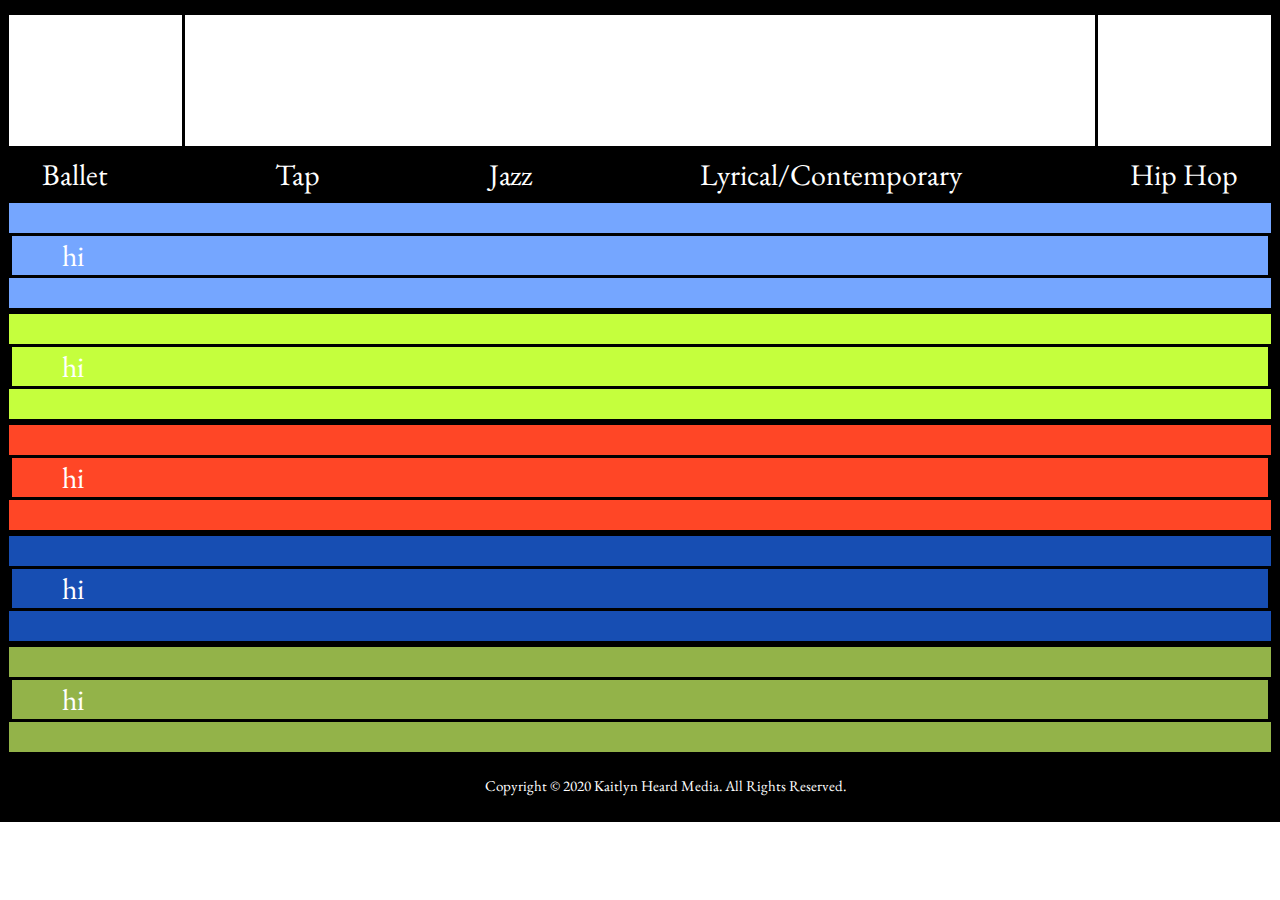
==== index.html @ 1ca24492 "update" ====
<!DOCTYPE html>
<html>
  <head>
    <meta charset="utf-8">
    <link rel="stylesheet" href="style.css" media="screen" title="no title" charset="utf-8">
    <title>The History of Dance</title>
  </head>
  <body>
    <div class = "maincontainer">
    </div>
    <div class = "header">
      <a href = "index.html" class = "headerstyle">The History of Dance</a>
    </div>
    <div class = "navbar">
      <a href = "ballet.html" class = "linkballet">Ballet</a>
      <a href = "tap.html" class = "linktap">Tap</a>
      <a href = "jazz.html" class = "linkjazz">Jazz</a>
      <a href = "lyrical.html" class = "linklyrical">Lyrical/Contemporary</a>
      <a href = "hiphop.html" class = "linkhiphop">Hip Hop</a>
    </div>
    
    <div class = "ballet">
      <p>hi</p>
    </div>
    <div class = "tap">
      <p>hi</p>
    </div>
    <div class = "jazz">
      <p>hi</p>
    </div>
    <div class = "lyrical">
      <p>hi</p>
    </div>
    <div class = "hiphop">
      <p>hi</p>
    </div>
    <div class = "footer">
      <p class = "copyright"> Copyright &copy 2020 Kaitlyn Heard Media. All Rights Reserved.</p>
    </div>
  </body>
</html>
---- style.css ----
@import url('https://fonts.googleapis.com/css?family=EB+Garamond:400,400i,500,500i,600,600i,700,700i,800,800i&display=swap');
body,html{
  box-sizing: border-box;
  font-family: 'EB Garamond', serif;
  margin: 0px;
}

*{
  border-style: solid;
  border-color: black;
  border-width: medium;
}

.maincontainer{
  display:flex;
  justify-content:center;
  flex-direction: column;
  background-color:
}
.maincontainer1{
  background-color: #75A6FF;
}

.maincontainer2{
  background-color: #C5FF3D;
}

.maincontainer3{
  background-color: #FF4626;
}

.maincontainer4{
  background-color: #174EB3;
}

.maincontainer5{
  background-color: #93B349;
}

.header {
  font-size: 100px;
  font-weight: 700;
  background-position:center;
}

.header2{
  font-weight:700;
}
.header, .header2{
  text-align:center;
  background-image:url('https://bbo.dance/images/about/facilities/bbodance_scan1.jpg');
  background-position: center;
  filter:grayscale(1);
}

.headerstyle2{
  text-decoration:none;
  color:White;
  font-size: 70px;
}

.headerstyle{
  text-decoration:none;
  font-size:100px;
  color:white;
}

.navbar {
  display:flex;
  justify-content:space-between;
  background-color:black;
  padding-left: 30px;
  padding-right: 30px;
}

.linkballet, .linkjazz, .linktap, .linkhiphop, .linklyrical{
  font-size:30px;
  color:white;
  text-decoration:none;
}

.linkballet:hover{
  color:#75A6FF;
}

.linkjazz:hover{
  color:#FF4626;
}

.linktap:hover{
  color:#C5FF3D;
}

.linklyrical:hover{
  color:#174EB3;
}

.linkhiphop:hover{
  color:#93B349;
}

p{
  font-size:30px;
  text-indent:50px;
}

#p1{
  font-size:30px;
  text-indent:50px;
  color:white;
}

h1{
  text-align:center;
}

h1,p{
  color:white;
}

.beginning, .middle, .end{
  margin-left: 100px;
  margin-right:100px
  /* flex-wrap:wrap; */
}

.oldballet, .ballerinafairy, .swanlake{
  display: block;
  margin-left: auto;
  margin-right: auto;
  width: 50%;
}

.oldballet, .ballerinafairy{
  height:auto;
  width:auto;
  max-width:300px;
  max-height:400px;
  filter:grayscale(1);
}

.ballet{
  background-color:#75A6FF;
}

.tap{
  background-color: #C5FF3D;
}

.jazz{
  background-color: #FF4626;
}

.lyrical{
  background-color: #174EB3;
}

.hiphop{
  background-color: #93B349;
}
.footer{
  background-color:black;
}

.copyright{
  font-size:15px;
  color:white;
  text-align:center;
}
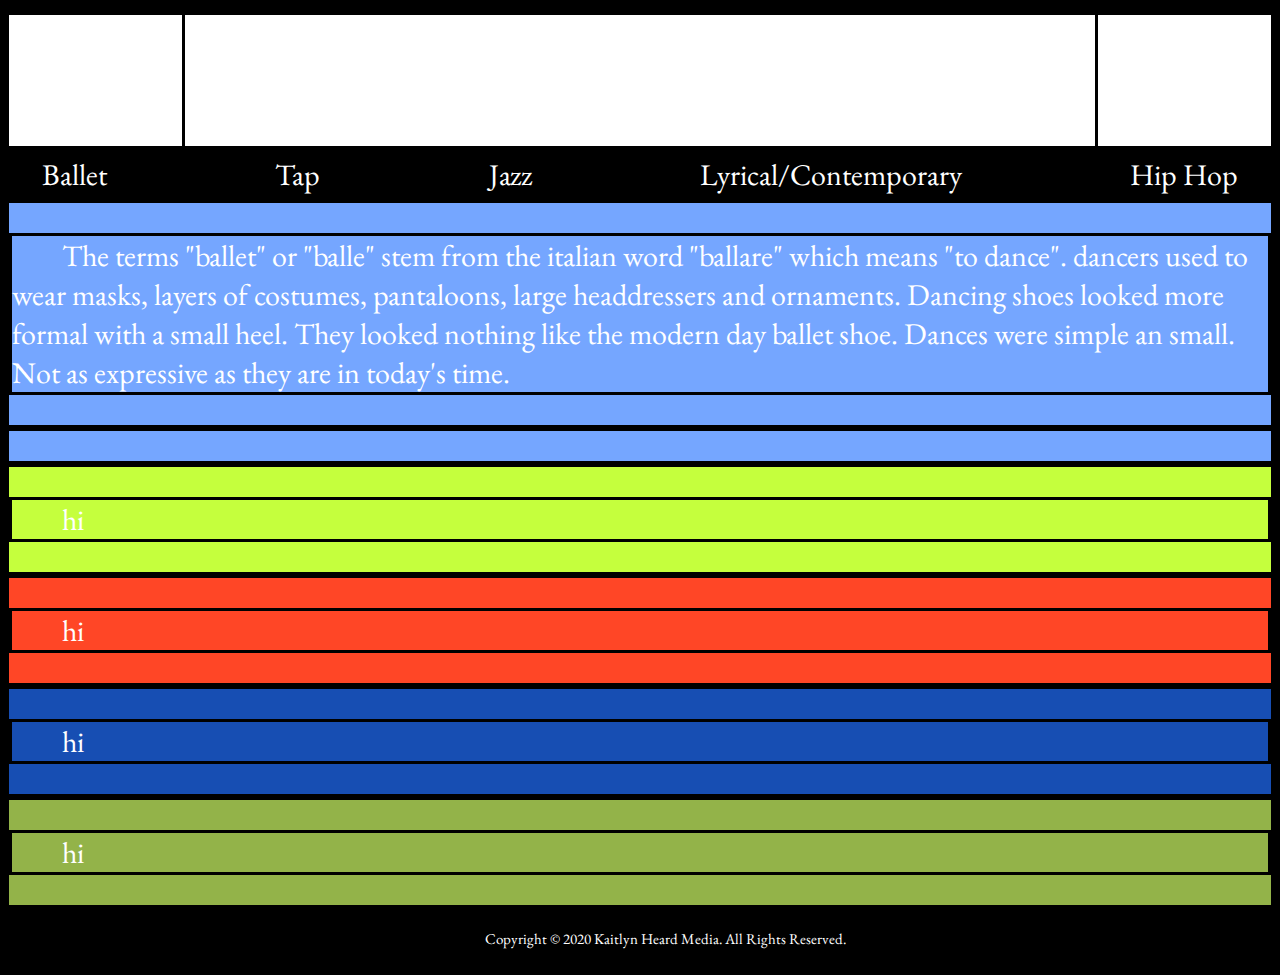
==== commit d6470994: "update" ====
--- a/index.html
+++ b/index.html
@@ -18,9 +18,10 @@
       <a href = "lyrical.html" class = "linklyrical">Lyrical/Contemporary</a>
       <a href = "hiphop.html" class = "linkhiphop">Hip Hop</a>
     </div>
-    
+
     <div class = "ballet">
-      <p>hi</p>
+      <p>The terms "ballet" or "balle" stem from the italian word "ballare" which means "to dance".
+        dancers used to wear masks, layers of costumes, pantaloons, large headdressers and ornaments. Dancing shoes looked more formal with a small heel. They looked nothing like the modern day ballet shoe. Dances were simple an small. Not as expressive as they are in today's time.</p></p>
     </div>
     <div class = "tap">
       <p>hi</p>
--- a/style.css
+++ b/style.css
@@ -99,19 +99,21 @@
   color:#93B349;
 }
 
-p{
+p, .ptap{
   font-size:30px;
   text-indent:50px;
 }
 
-#p1{
-  font-size:30px;
-  text-indent:50px;
-  color:white;
+.ptap{
+  color:black;
 }
 
 h1{
   text-align:center;
+}
+
+.h1tap{
+  color:black;
 }
 
 h1,p{
@@ -124,14 +126,14 @@
   /* flex-wrap:wrap; */
 }
 
-.oldballet, .ballerinafairy, .swanlake{
+.oldballet, .swanlake{
   display: block;
   margin-left: auto;
   margin-right: auto;
   width: 50%;
 }
 
-.oldballet, .ballerinafairy{
+.oldballet{
   height:auto;
   width:auto;
   max-width:300px;
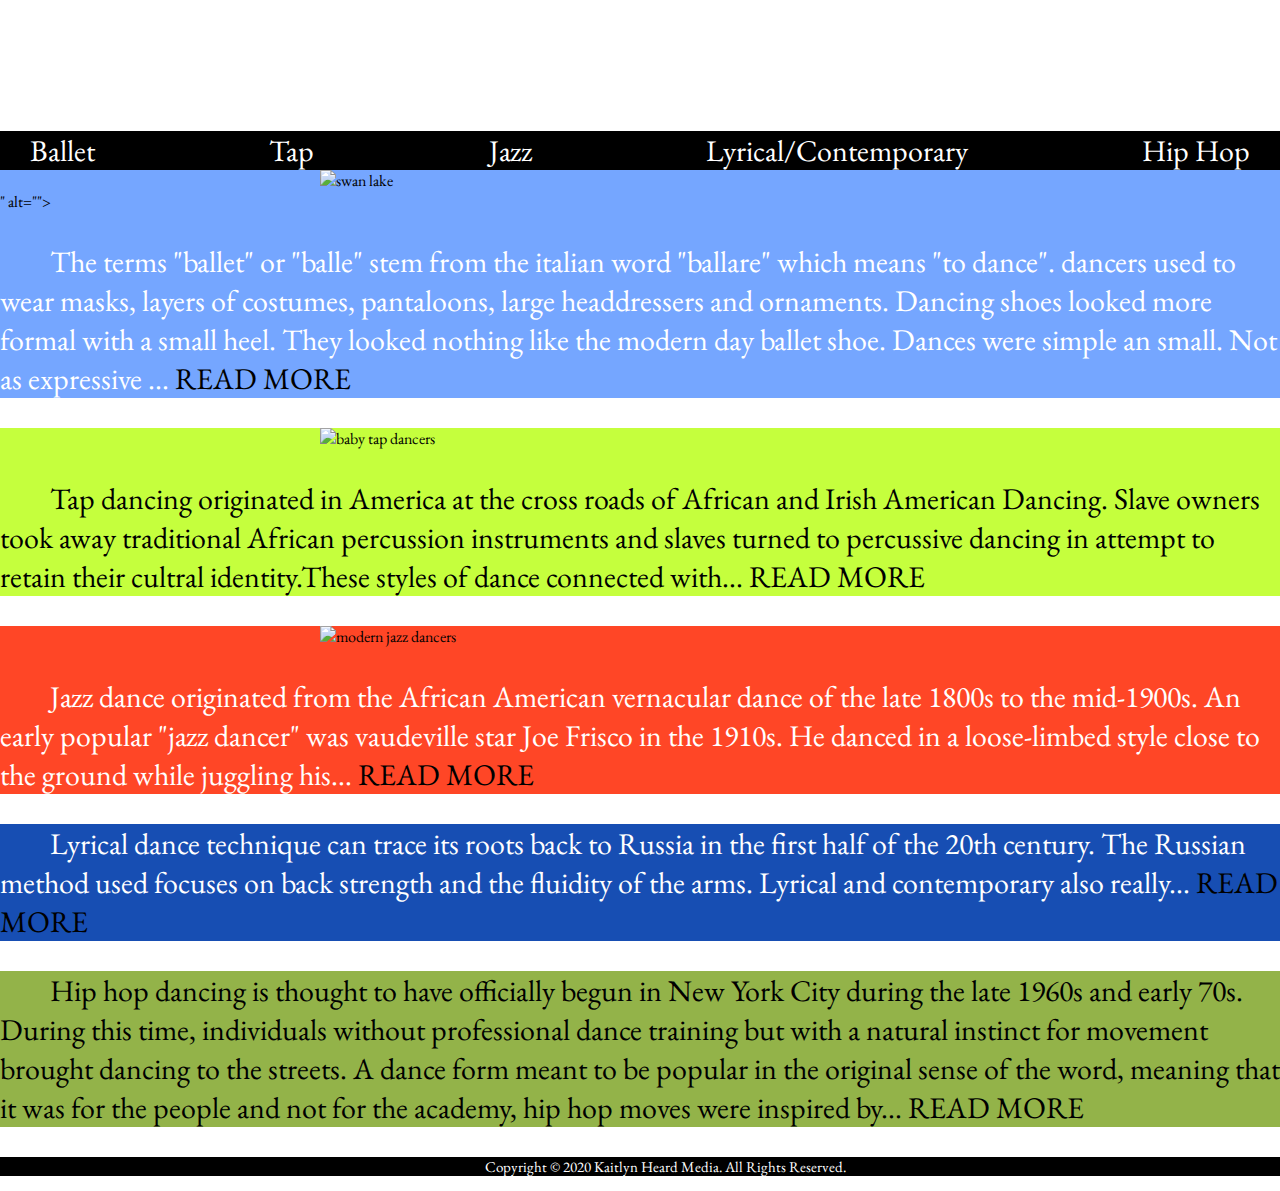
==== commit 31c67164: "update" ====
--- a/index.html
+++ b/index.html
@@ -20,20 +20,23 @@
     </div>
 
     <div class = "ballet">
+    <img class = "swanlake" class= "padding" src="https://www.midweeknews.com/_internal/cimg!0/56837emf911zoqspu4lnmav5d8ismer" alt="swan lake" />" alt="">
       <p>The terms "ballet" or "balle" stem from the italian word "ballare" which means "to dance".
-        dancers used to wear masks, layers of costumes, pantaloons, large headdressers and ornaments. Dancing shoes looked more formal with a small heel. They looked nothing like the modern day ballet shoe. Dances were simple an small. Not as expressive as they are in today's time.</p></p>
+        dancers used to wear masks, layers of costumes, pantaloons, large headdressers and ornaments. Dancing shoes looked more formal with a small heel. They looked nothing like the modern day ballet shoe. Dances were simple an small. Not as expressive ...<a class = "click" href = "ballet.html"> READ MORE </a></p>
     </div>
     <div class = "tap">
-      <p>hi</p>
+      <img class = "swanlake" class = padding src="https://www.utahdanceartists.com/img/slides/tap/tap-1-550.jpg" alt="baby tap dancers" />
+      <p class = "ptap">Tap dancing originated in America at the cross roads of African and Irish American Dancing. Slave owners took away traditional African percussion instruments and slaves turned to percussive dancing in attempt to retain their cultral identity.These styles of dance connected with... <a class = "click" href = "tap.html">READ MORE</a></p>
     </div>
     <div class = "jazz">
-      <p>hi</p>
+      <img class = "swanlake" src="https://steemitimages.com/DQmfVJAuAYHYa8JSaSVVRXmQAPqqZUTQD873iriNNHdbd1g/TDAPC2105-0148.jpg" alt="modern jazz dancers" />
+      <p>Jazz dance originated from the African American vernacular dance of the late 1800s to the mid-1900s. An early popular "jazz dancer" was vaudeville star Joe Frisco in the 1910s. He danced in a loose-limbed style close to the ground while juggling his... <a class = "click" href = "jazz.html">READ MORE<a></p>
     </div>
     <div class = "lyrical">
-      <p>hi</p>
+      <p>Lyrical dance technique can trace its roots back to Russia in the first half of the 20th century. The Russian method used focuses on back strength and the fluidity of the arms. Lyrical and contemporary also really...<a class = "click" href = "lyrical.html"> READ MORE</a></p>
     </div>
     <div class = "hiphop">
-      <p>hi</p>
+      <p class = "ptap"> Hip hop dancing is thought to have officially begun in New York City during the late 1960s and early 70s. During this time, individuals without professional dance training but with a natural instinct for movement brought dancing to the streets. A dance form meant to be popular in the original sense of the word, meaning that it was for the people and not for the academy, hip hop moves were inspired by...<a class = "click" href = "hiphop.html"> READ MORE</a></p>
     </div>
     <div class = "footer">
       <p class = "copyright"> Copyright &copy 2020 Kaitlyn Heard Media. All Rights Reserved.</p>
--- a/style.css
+++ b/style.css
@@ -5,17 +5,15 @@
   margin: 0px;
 }
 
-*{
+/* *{
   border-style: solid;
   border-color: black;
   border-width: medium;
-}
+} */
 
 .maincontainer{
-  display:flex;
-  justify-content:center;
-  flex-direction: column;
-  background-color:
+  
+  background-image:url('https://bbo.dance/images/about/facilities/bbodance_scan1.jpg');
 }
 .maincontainer1{
   background-color: #75A6FF;
@@ -132,7 +130,10 @@
   margin-right: auto;
   width: 50%;
 }
-
+.click{
+  color: black;
+  text-decoration: none;
+}
 .oldballet{
   height:auto;
   width:auto;
@@ -143,21 +144,26 @@
 
 .ballet{
   background-color:#75A6FF;
+  position:relative;
 }
 
 .tap{
+  position:relative;
   background-color: #C5FF3D;
 }
 
 .jazz{
+  position:relative;
   background-color: #FF4626;
 }
 
 .lyrical{
+  position:relative;
   background-color: #174EB3;
 }
 
 .hiphop{
+  position:relative;
   background-color: #93B349;
 }
 .footer{
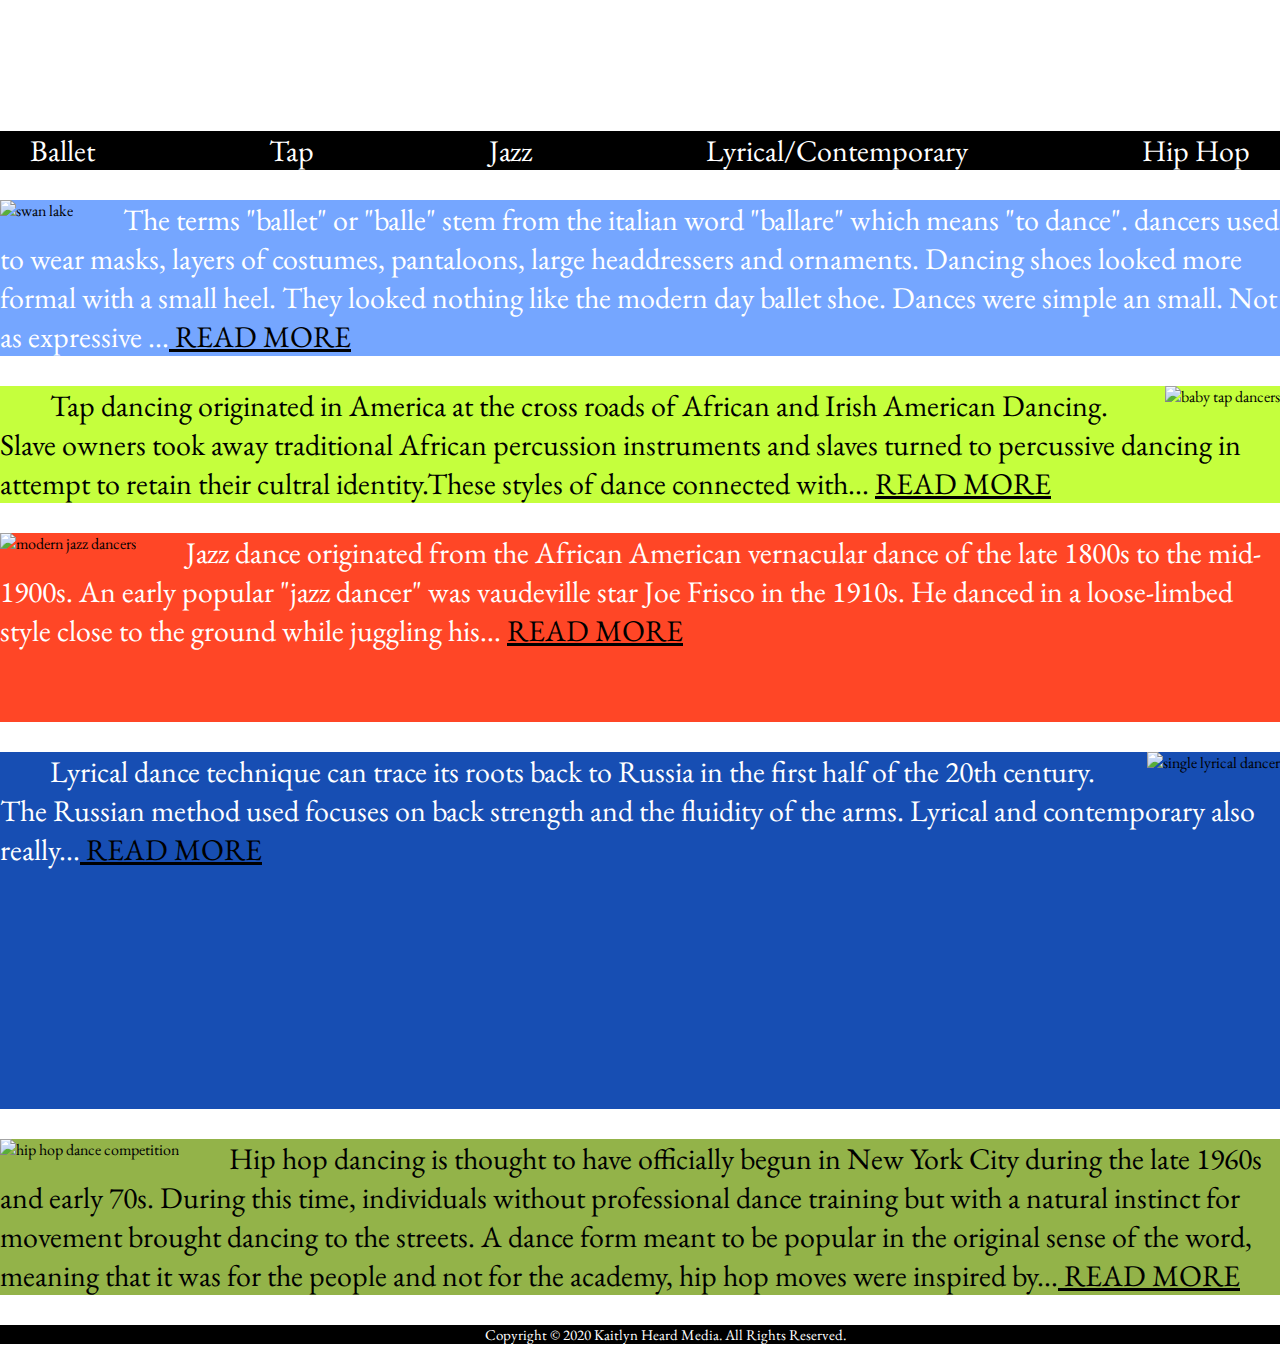
==== commit 6bc95fff: "updated" ====
--- a/index.html
+++ b/index.html
@@ -20,22 +20,24 @@
     </div>
 
     <div class = "ballet">
-    <img class = "swanlake" class= "padding" src="https://www.midweeknews.com/_internal/cimg!0/56837emf911zoqspu4lnmav5d8ismer" alt="swan lake" />" alt="">
+    <img class = "swanlake1" class= "padding" align=left src="https://www.midweeknews.com/_internal/cimg!0/56837emf911zoqspu4lnmav5d8ismer" alt="swan lake" />
       <p>The terms "ballet" or "balle" stem from the italian word "ballare" which means "to dance".
         dancers used to wear masks, layers of costumes, pantaloons, large headdressers and ornaments. Dancing shoes looked more formal with a small heel. They looked nothing like the modern day ballet shoe. Dances were simple an small. Not as expressive ...<a class = "click" href = "ballet.html"> READ MORE </a></p>
     </div>
     <div class = "tap">
-      <img class = "swanlake" class = padding src="https://www.utahdanceartists.com/img/slides/tap/tap-1-550.jpg" alt="baby tap dancers" />
+      <img class = "swanlake1" class = padding align=right src="https://www.utahdanceartists.com/img/slides/tap/tap-1-550.jpg" alt="baby tap dancers" />
       <p class = "ptap">Tap dancing originated in America at the cross roads of African and Irish American Dancing. Slave owners took away traditional African percussion instruments and slaves turned to percussive dancing in attempt to retain their cultral identity.These styles of dance connected with... <a class = "click" href = "tap.html">READ MORE</a></p>
     </div>
     <div class = "jazz">
-      <img class = "swanlake" src="https://steemitimages.com/DQmfVJAuAYHYa8JSaSVVRXmQAPqqZUTQD873iriNNHdbd1g/TDAPC2105-0148.jpg" alt="modern jazz dancers" />
-      <p>Jazz dance originated from the African American vernacular dance of the late 1800s to the mid-1900s. An early popular "jazz dancer" was vaudeville star Joe Frisco in the 1910s. He danced in a loose-limbed style close to the ground while juggling his... <a class = "click" href = "jazz.html">READ MORE<a></p>
+      <img class = "swanlake1" class = "padding" align=left src="https://steemitimages.com/DQmfVJAuAYHYa8JSaSVVRXmQAPqqZUTQD873iriNNHdbd1g/TDAPC2105-0148.jpg" alt="modern jazz dancers" />
+      <p>Jazz dance originated from the African American vernacular dance of the late 1800s to the mid-1900s. An early popular "jazz dancer" was vaudeville star Joe Frisco in the 1910s. He danced in a loose-limbed style close to the ground while juggling his... <a class = "click" href = "jazz.html">READ MORE<a></p><br></br>
     </div>
     <div class = "lyrical">
-      <p>Lyrical dance technique can trace its roots back to Russia in the first half of the 20th century. The Russian method used focuses on back strength and the fluidity of the arms. Lyrical and contemporary also really...<a class = "click" href = "lyrical.html"> READ MORE</a></p>
+        <img class = "swanlake1" class = "padding" align = Right src="https://i.pinimg.com/originals/29/dd/22/29dd229387209001e2a31d40c7baef0f.jpg" alt="single lyrical dancer" />
+      <p>Lyrical dance technique can trace its roots back to Russia in the first half of the 20th century. The Russian method used focuses on back strength and the fluidity of the arms. Lyrical and contemporary also really...<a class = "click" href = "lyrical.html"> READ MORE</a></p><br></br><br></br><br></br><br></br><br></br>
     </div>
     <div class = "hiphop">
+        <img class = "swanlake1" class = "padding" align =left src="https://dancrs.files.wordpress.com/2015/08/world-champs-3.jpg" alt="hip hop dance competition" />
       <p class = "ptap"> Hip hop dancing is thought to have officially begun in New York City during the late 1960s and early 70s. During this time, individuals without professional dance training but with a natural instinct for movement brought dancing to the streets. A dance form meant to be popular in the original sense of the word, meaning that it was for the people and not for the academy, hip hop moves were inspired by...<a class = "click" href = "hiphop.html"> READ MORE</a></p>
     </div>
     <div class = "footer">
--- a/style.css
+++ b/style.css
@@ -10,9 +10,12 @@
   border-color: black;
   border-width: medium;
 } */
+.padding{
+  margin-top:0px;
+  margin-bottom:0px;
+}
+.maincontainer{
 
-.maincontainer{
-  
   background-image:url('https://bbo.dance/images/about/facilities/bbodance_scan1.jpg');
 }
 .maincontainer1{
@@ -130,9 +133,15 @@
   margin-right: auto;
   width: 50%;
 }
+
+.swanlake1{
+  height:auto;
+  width:auto;
+  max-width:300px;
+  max-height:400px;
+}
 .click{
   color: black;
-  text-decoration: none;
 }
 .oldballet{
   height:auto;
@@ -144,11 +153,11 @@
 
 .ballet{
   background-color:#75A6FF;
-  position:relative;
+
 }
 
 .tap{
-  position:relative;
+
   background-color: #C5FF3D;
 }
 
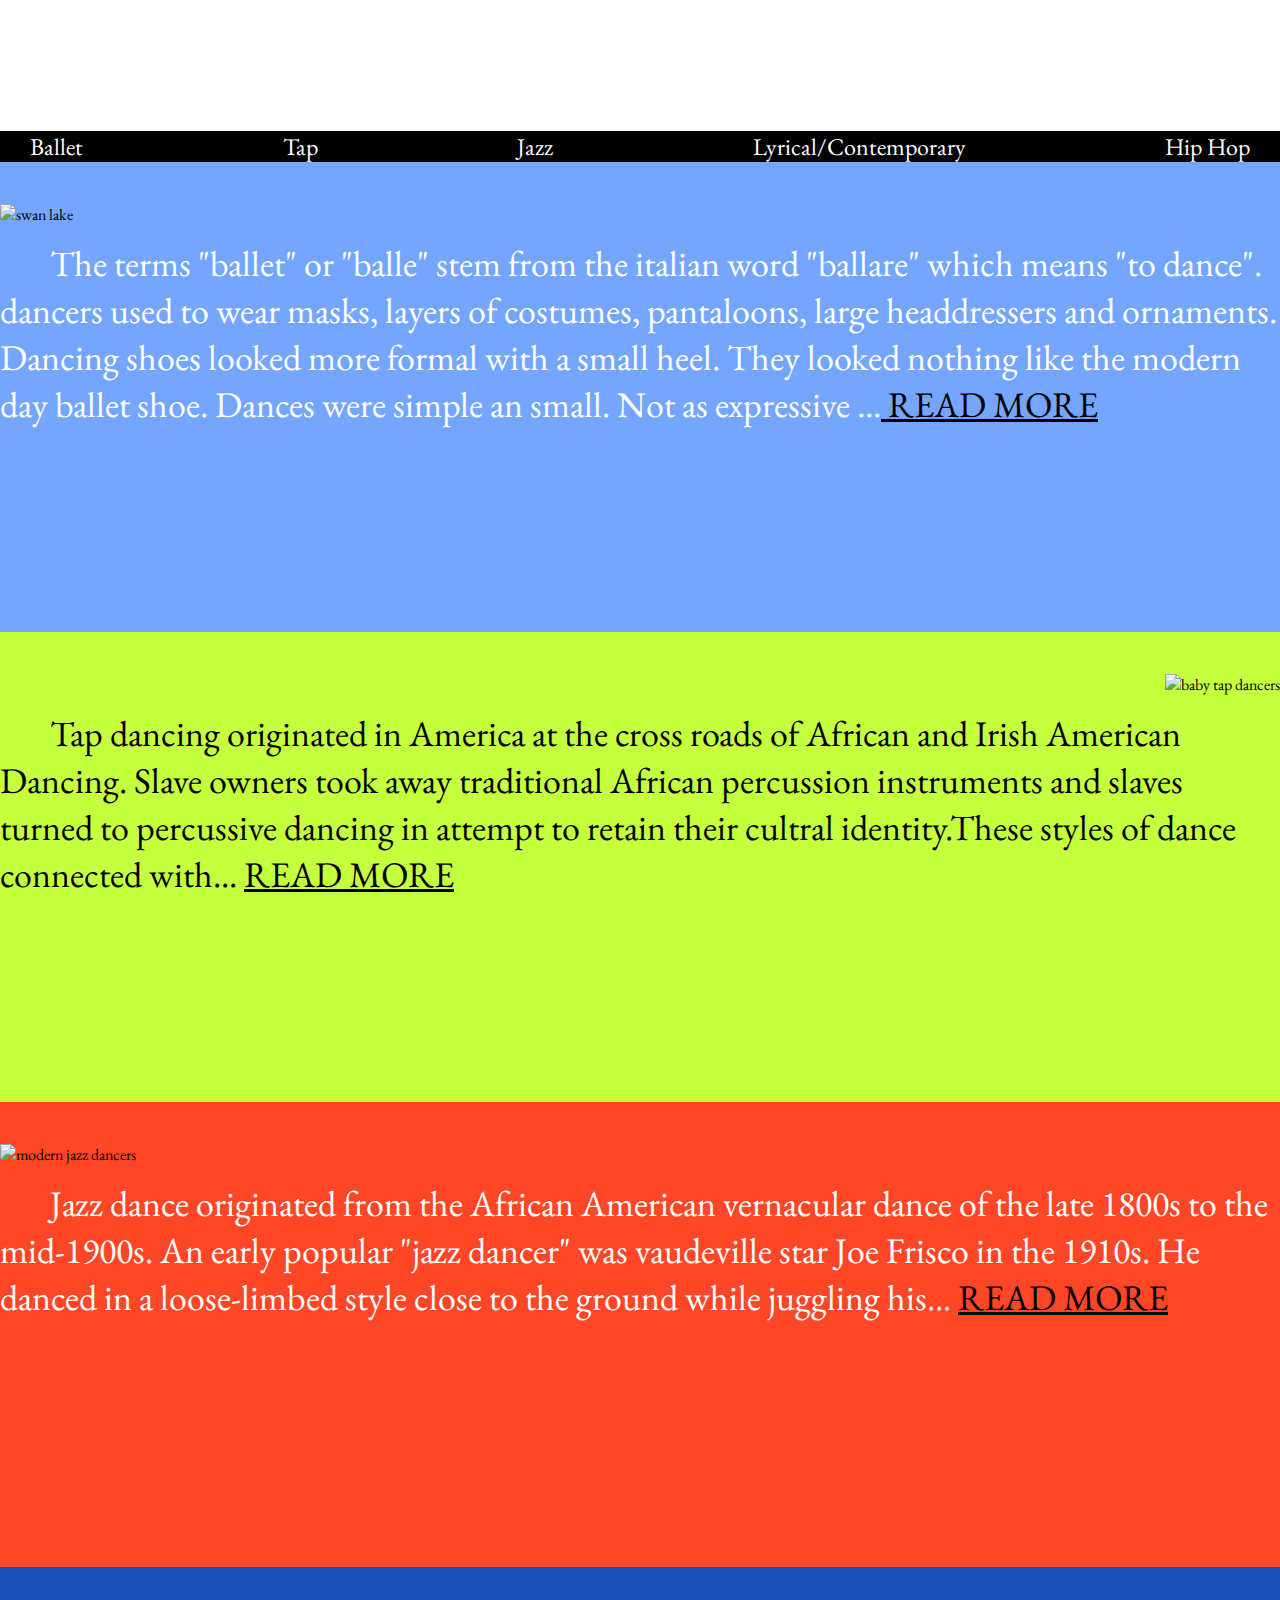
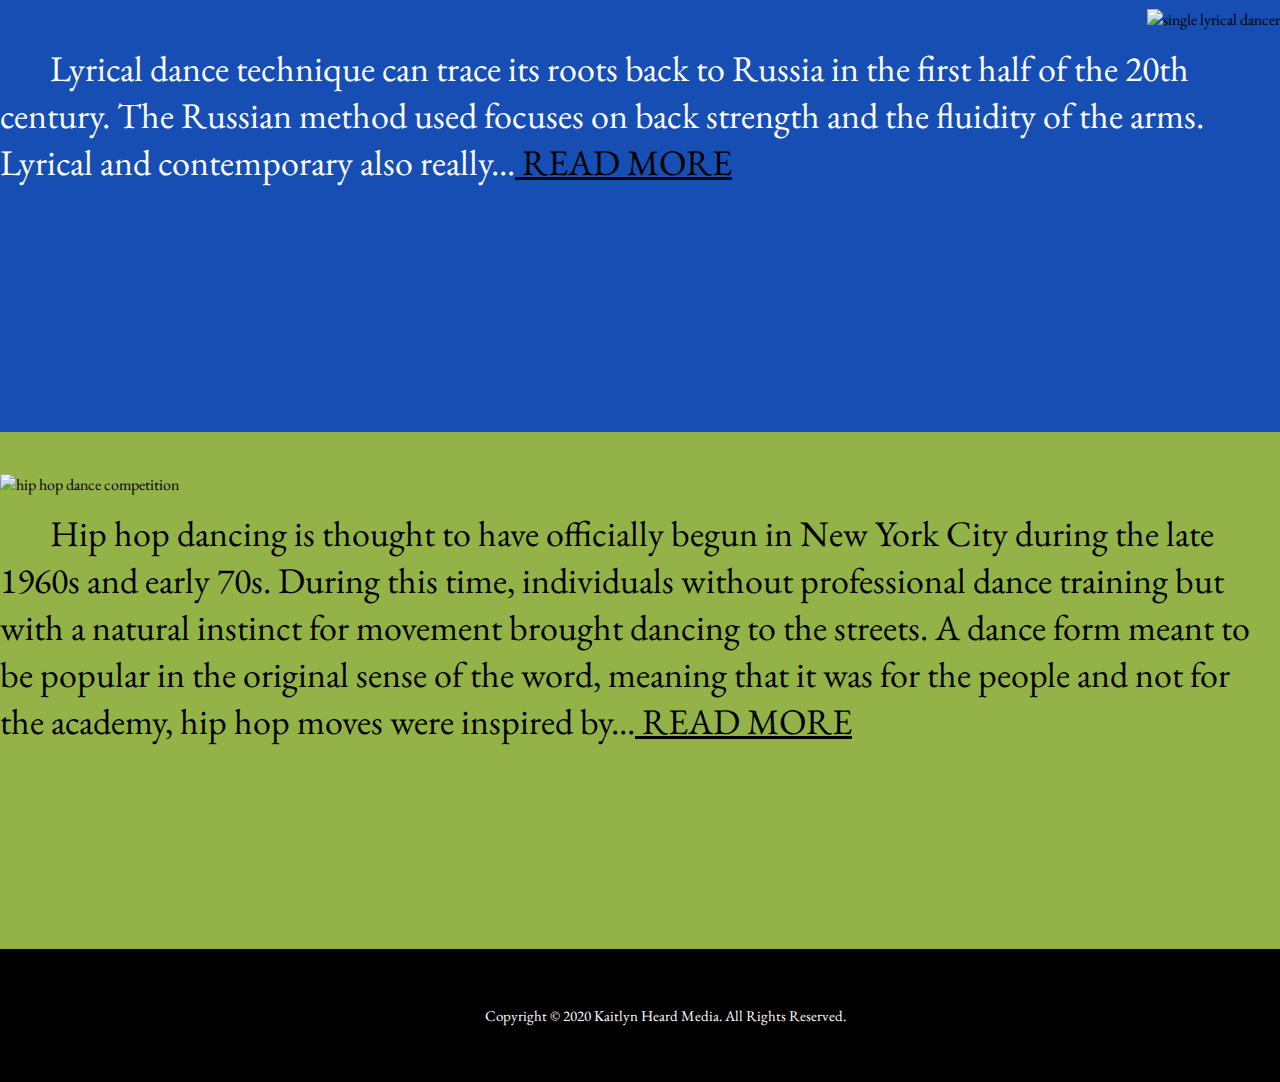
==== commit ec34b302: "final midterm" ====
--- a/index.html
+++ b/index.html
@@ -20,28 +20,35 @@
     </div>
 
     <div class = "ballet">
+      <br></br>
     <img class = "swanlake1" class= "padding" align=left src="https://www.midweeknews.com/_internal/cimg!0/56837emf911zoqspu4lnmav5d8ismer" alt="swan lake" />
-      <p>The terms "ballet" or "balle" stem from the italian word "ballare" which means "to dance".
-        dancers used to wear masks, layers of costumes, pantaloons, large headdressers and ornaments. Dancing shoes looked more formal with a small heel. They looked nothing like the modern day ballet shoe. Dances were simple an small. Not as expressive ...<a class = "click" href = "ballet.html"> READ MORE </a></p>
+      <p class = ptext>The terms "ballet" or "balle" stem from the italian word "ballare" which means "to dance".
+        dancers used to wear masks, layers of costumes, pantaloons, large headdressers and ornaments. Dancing shoes looked more formal with a small heel. They looked nothing like the modern day ballet shoe. Dances were simple an small. Not as expressive ...<a class = "click" href = "ballet.html"> READ MORE </a></p><br></br><br></br><br></br><br></br>
     </div>
     <div class = "tap">
+        <br></br>
       <img class = "swanlake1" class = padding align=right src="https://www.utahdanceartists.com/img/slides/tap/tap-1-550.jpg" alt="baby tap dancers" />
-      <p class = "ptap">Tap dancing originated in America at the cross roads of African and Irish American Dancing. Slave owners took away traditional African percussion instruments and slaves turned to percussive dancing in attempt to retain their cultral identity.These styles of dance connected with... <a class = "click" href = "tap.html">READ MORE</a></p>
+      <p class = "ptext2" class = >Tap dancing originated in America at the cross roads of African and Irish American Dancing. Slave owners took away traditional African percussion instruments and slaves turned to percussive dancing in attempt to retain their cultral identity.These styles of dance connected with... <a class = "click" href = "tap.html">READ MORE</a></p><br></br><br></br><br></br><br></br>
     </div>
     <div class = "jazz">
+      <br></br>
       <img class = "swanlake1" class = "padding" align=left src="https://steemitimages.com/DQmfVJAuAYHYa8JSaSVVRXmQAPqqZUTQD873iriNNHdbd1g/TDAPC2105-0148.jpg" alt="modern jazz dancers" />
-      <p>Jazz dance originated from the African American vernacular dance of the late 1800s to the mid-1900s. An early popular "jazz dancer" was vaudeville star Joe Frisco in the 1910s. He danced in a loose-limbed style close to the ground while juggling his... <a class = "click" href = "jazz.html">READ MORE<a></p><br></br>
+      <p class = "ptext">Jazz dance originated from the African American vernacular dance of the late 1800s to the mid-1900s. An early popular "jazz dancer" was vaudeville star Joe Frisco in the 1910s. He danced in a loose-limbed style close to the ground while juggling his... <a class = "click" href = "jazz.html">READ MORE<a></p><br></br><br></br><br></br><br></br><br></br>
     </div>
     <div class = "lyrical">
+      <br></br>
         <img class = "swanlake1" class = "padding" align = Right src="https://i.pinimg.com/originals/29/dd/22/29dd229387209001e2a31d40c7baef0f.jpg" alt="single lyrical dancer" />
-      <p>Lyrical dance technique can trace its roots back to Russia in the first half of the 20th century. The Russian method used focuses on back strength and the fluidity of the arms. Lyrical and contemporary also really...<a class = "click" href = "lyrical.html"> READ MORE</a></p><br></br><br></br><br></br><br></br><br></br>
+      <p class = "ptext">Lyrical dance technique can trace its roots back to Russia in the first half of the 20th century. The Russian method used focuses on back strength and the fluidity of the arms. Lyrical and contemporary also really...<a class = "click" href = "lyrical.html"> READ MORE</a></p><br></br><br></br><br></br><br></br><br></br>
     </div>
     <div class = "hiphop">
+      <br></br>
         <img class = "swanlake1" class = "padding" align =left src="https://dancrs.files.wordpress.com/2015/08/world-champs-3.jpg" alt="hip hop dance competition" />
-      <p class = "ptap"> Hip hop dancing is thought to have officially begun in New York City during the late 1960s and early 70s. During this time, individuals without professional dance training but with a natural instinct for movement brought dancing to the streets. A dance form meant to be popular in the original sense of the word, meaning that it was for the people and not for the academy, hip hop moves were inspired by...<a class = "click" href = "hiphop.html"> READ MORE</a></p>
+      <p class = "ptext2"> Hip hop dancing is thought to have officially begun in New York City during the late 1960s and early 70s. During this time, individuals without professional dance training but with a natural instinct for movement brought dancing to the streets. A dance form meant to be popular in the original sense of the word, meaning that it was for the people and not for the academy, hip hop moves were inspired by...<a class = "click" href = "hiphop.html"> READ MORE</a></p><br></br><br></br><br></br><br></br>
     </div>
     <div class = "footer">
+      <br></br>
       <p class = "copyright"> Copyright &copy 2020 Kaitlyn Heard Media. All Rights Reserved.</p>
+      <br></br>
     </div>
   </body>
 </html>
--- a/style.css
+++ b/style.css
@@ -11,7 +11,9 @@
   border-width: medium;
 } */
 .padding{
+  padding-top: 0px;
   margin-top:0px;
+  padding-bottom:0px;
   margin-bottom:0px;
 }
 .maincontainer{
@@ -75,7 +77,7 @@
 }
 
 .linkballet, .linkjazz, .linktap, .linkhiphop, .linklyrical{
-  font-size:30px;
+  font-size:24px;
   color:white;
   text-decoration:none;
 }
@@ -184,3 +186,12 @@
   color:white;
   text-align:center;
 }
+
+.ptext{
+  font-size: 4vmin;
+}
+
+.ptext2{
+  font-size:4vmin;
+  color:black;
+}
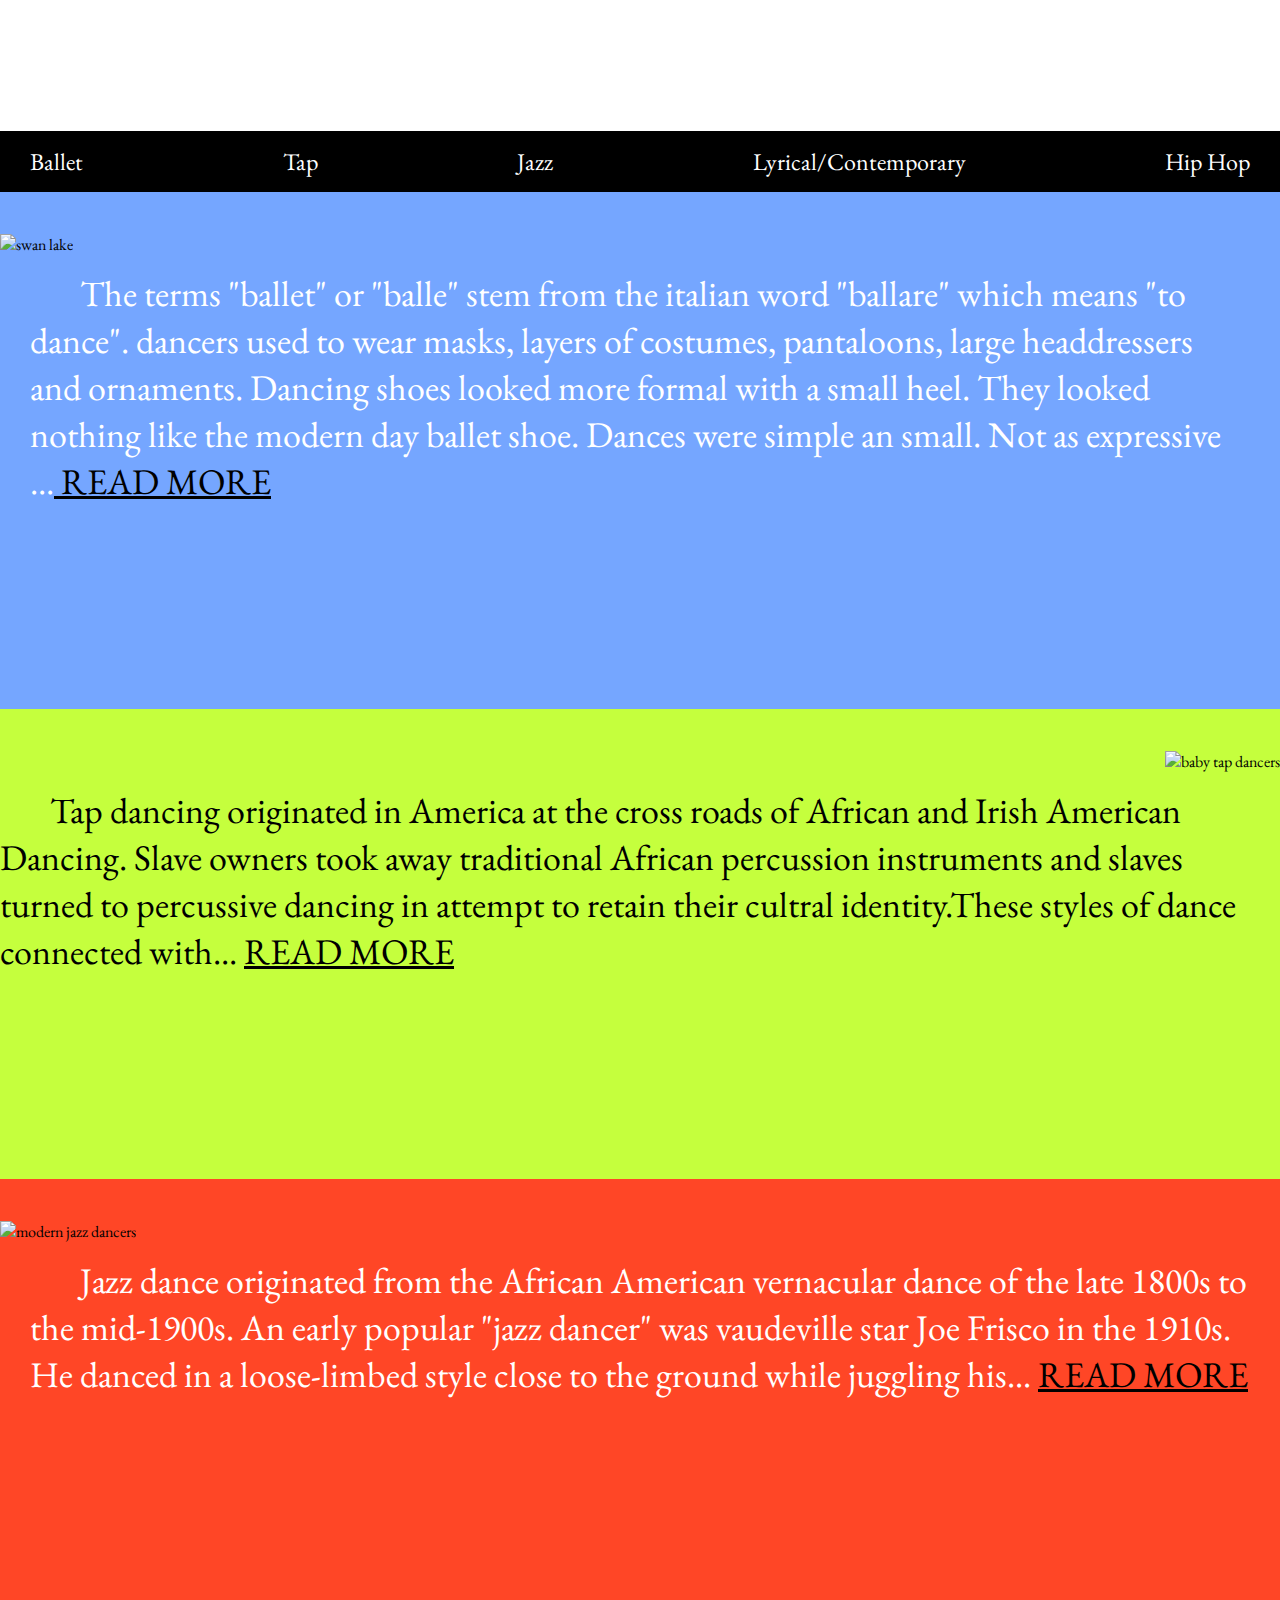
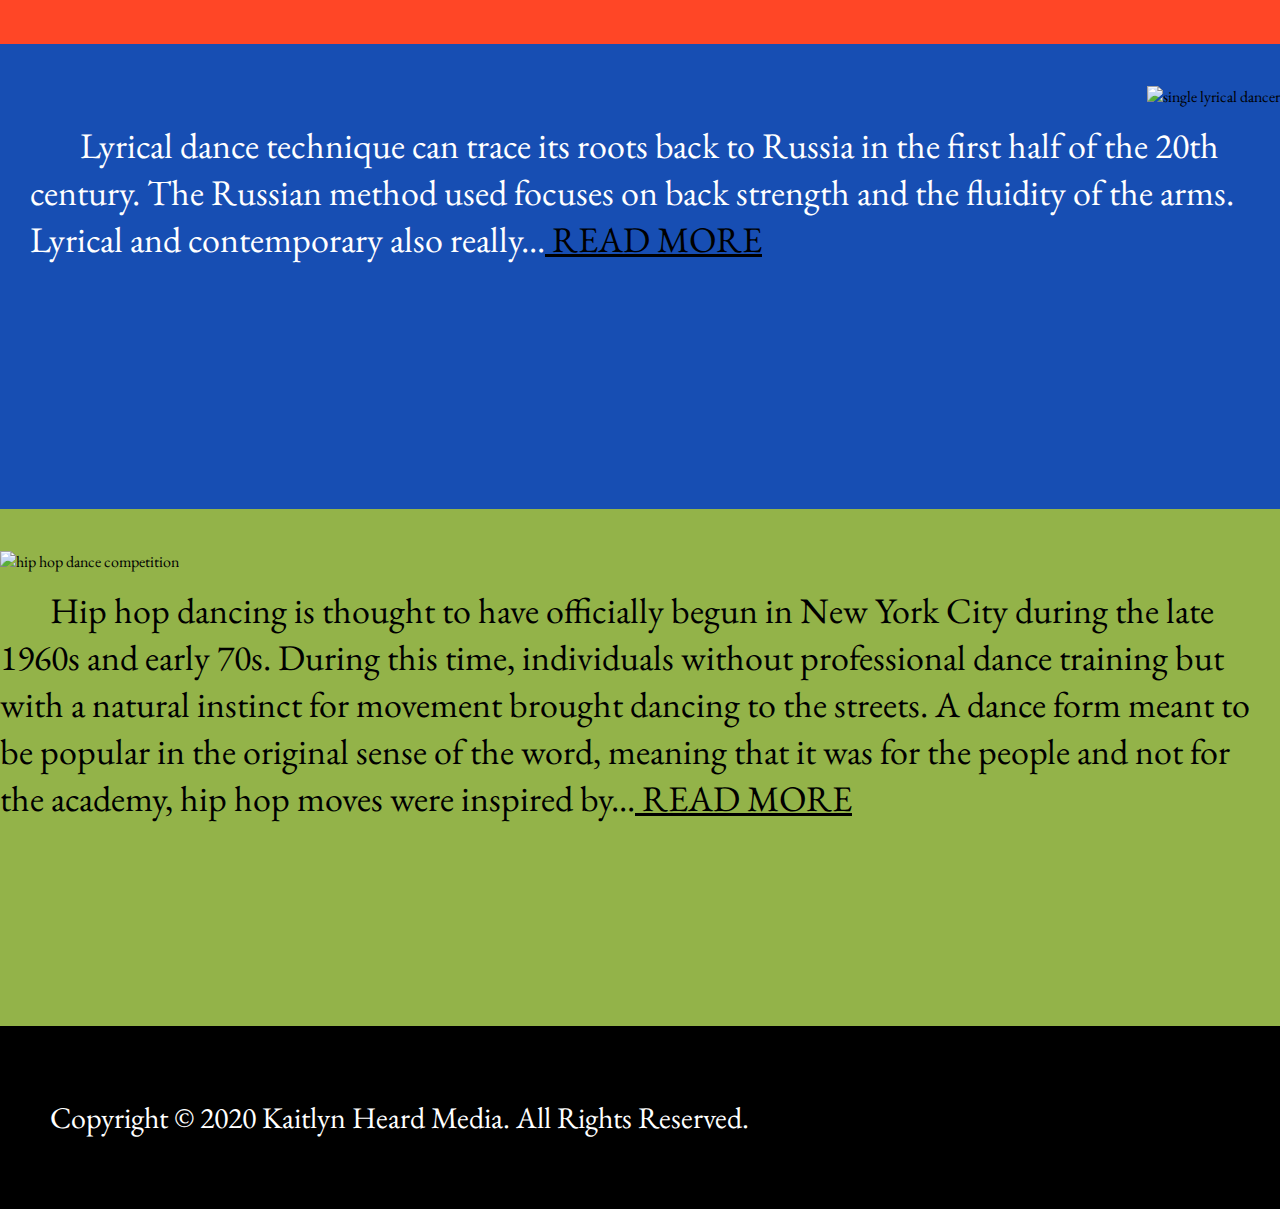
==== commit 36ff668e: "added more comments (still not done)" ====
--- a/index.html
+++ b/index.html
@@ -22,7 +22,7 @@
     <div class = "ballet">
       <br></br>
     <img class = "swanlake1" class= "padding" align=left src="https://www.midweeknews.com/_internal/cimg!0/56837emf911zoqspu4lnmav5d8ismer" alt="swan lake" />
-      <p class = ptext>The terms "ballet" or "balle" stem from the italian word "ballare" which means "to dance".
+      <p class = "ptext">The terms "ballet" or "balle" stem from the italian word "ballare" which means "to dance".
         dancers used to wear masks, layers of costumes, pantaloons, large headdressers and ornaments. Dancing shoes looked more formal with a small heel. They looked nothing like the modern day ballet shoe. Dances were simple an small. Not as expressive ...<a class = "click" href = "ballet.html"> READ MORE </a></p><br></br><br></br><br></br><br></br>
     </div>
     <div class = "tap">
--- a/style.css
+++ b/style.css
@@ -1,54 +1,58 @@
+/* imported front */
 @import url('https://fonts.googleapis.com/css?family=EB+Garamond:400,400i,500,500i,600,600i,700,700i,800,800i&display=swap');
+
+/* set box sizing and declared font for entire website. Also set the margins */
 body,html{
   box-sizing: border-box;
   font-family: 'EB Garamond', serif;
   margin: 0px;
 }
 
-/* *{
+/* *{ took out boarders
   border-style: solid;
   border-color: black;
   border-width: medium;
 } */
-.padding{
-  padding-top: 0px;
-  margin-top:0px;
-  padding-bottom:0px;
-  margin-bottom:0px;
-}
-.maincontainer{
-
-  background-image:url('https://bbo.dance/images/about/facilities/bbodance_scan1.jpg');
-}
+
+
+/* class for ballet main container. sets backgrounnd */
 .maincontainer1{
   background-color: #75A6FF;
 }
 
+/* class for tap main container. sets background*/
 .maincontainer2{
   background-color: #C5FF3D;
 }
 
+/* class for jazz main container. sets background */
 .maincontainer3{
   background-color: #FF4626;
 }
 
+/* class for lyrical container. sets background color */
 .maincontainer4{
   background-color: #174EB3;
 }
 
+/* class for hip hop main container. sets background color */
 .maincontainer5{
   background-color: #93B349;
 }
 
+/* sets the position of the header for the main page */
 .header {
   font-size: 100px;
   font-weight: 700;
   background-position:center;
 }
 
+/* sets the font size of the header for the secondary pages */
 .header2{
   font-weight:700;
 }
+
+/* puts the photo for the headers in grayscale and aligns the words with the background */
 .header, .header2{
   text-align:center;
   background-image:url('https://bbo.dance/images/about/facilities/bbodance_scan1.jpg');
@@ -56,32 +60,39 @@
   filter:grayscale(1);
 }
 
+/* sets the style of the header for the the secondary pages */
 .headerstyle2{
   text-decoration:none;
   color:White;
   font-size: 70px;
 }
 
+/* sets the style of the header on the landing page */
 .headerstyle{
   text-decoration:none;
   font-size:100px;
   color:white;
 }
 
+/* sets the style of the navigation bar */
 .navbar {
   display:flex;
   justify-content:space-between;
   background-color:black;
   padding-left: 30px;
   padding-right: 30px;
-}
-
+  padding-top:15px;
+  padding-bottom:15px;
+}
+
+/* sets the color of the links to each secondary page in the navigation bar */
 .linkballet, .linkjazz, .linktap, .linkhiphop, .linklyrical{
   font-size:24px;
   color:white;
   text-decoration:none;
 }
 
+/* sets different colors for the links in the navigation bar */
 .linkballet:hover{
   color:#75A6FF;
 }
@@ -102,33 +113,40 @@
   color:#93B349;
 }
 
+/* sets the color and font size of the paragraphs */
 p, .ptap{
   font-size:30px;
   text-indent:50px;
 }
 
+/* sets a different color for the pages that have more harsh colors */
 .ptap{
   color:black;
 }
 
+/* aligns the headers of each section on the secondary pages */
 h1{
   text-align:center;
 }
 
+/* changes the color of the headers for pages with more harshly colored backgrounds */
 .h1tap{
   color:black;
 }
 
+/* unified white for the pages that have the same white for the header and the text */
 h1,p{
   color:white;
 }
 
+/* sets the text in the middle on the secondary pages */
 .beginning, .middle, .end{
   margin-left: 100px;
   margin-right:100px
   /* flex-wrap:wrap; */
 }
 
+/* sets the size of the first two on the secondary pages */
 .oldballet, .swanlake{
   display: block;
   margin-left: auto;
@@ -136,15 +154,20 @@
   width: 50%;
 }
 
+/* sets different sizes for the last photo on the secondary pages */
 .swanlake1{
   height:auto;
   width:auto;
   max-width:300px;
   max-height:400px;
 }
+
+/* sets the color of the link for the READ ME on the landing pages */
 .click{
   color: black;
 }
+
+/* sets different size for the pictures at the top of the secondary pages */
 .oldballet{
   height:auto;
   width:auto;
@@ -153,34 +176,41 @@
   filter:grayscale(1);
 }
 
+/* sets the color of the ballet section on the landing page */
 .ballet{
   background-color:#75A6FF;
 
 }
 
+/* sets the color of the tap section on the landing page */
 .tap{
-
   background-color: #C5FF3D;
 }
 
+/* sets the color of the jazz section on the landing page */
 .jazz{
   position:relative;
   background-color: #FF4626;
 }
 
+/* sets the color of the lyrical section on the landing page */
 .lyrical{
   position:relative;
   background-color: #174EB3;
 }
 
+/* sets the color of the hip hop section on the landing page */
 .hiphop{
   position:relative;
   background-color: #93B349;
 }
+
+/* sets the color of the footer section on each page */
 .footer{
   background-color:black;
 }
 
+style for the copyright in the footer
 .copyright{
   font-size:15px;
   color:white;
@@ -189,6 +219,8 @@
 
 .ptext{
   font-size: 4vmin;
+  margin-left: 30px;
+  margin-right: 30px;
 }
 
 .ptext2{
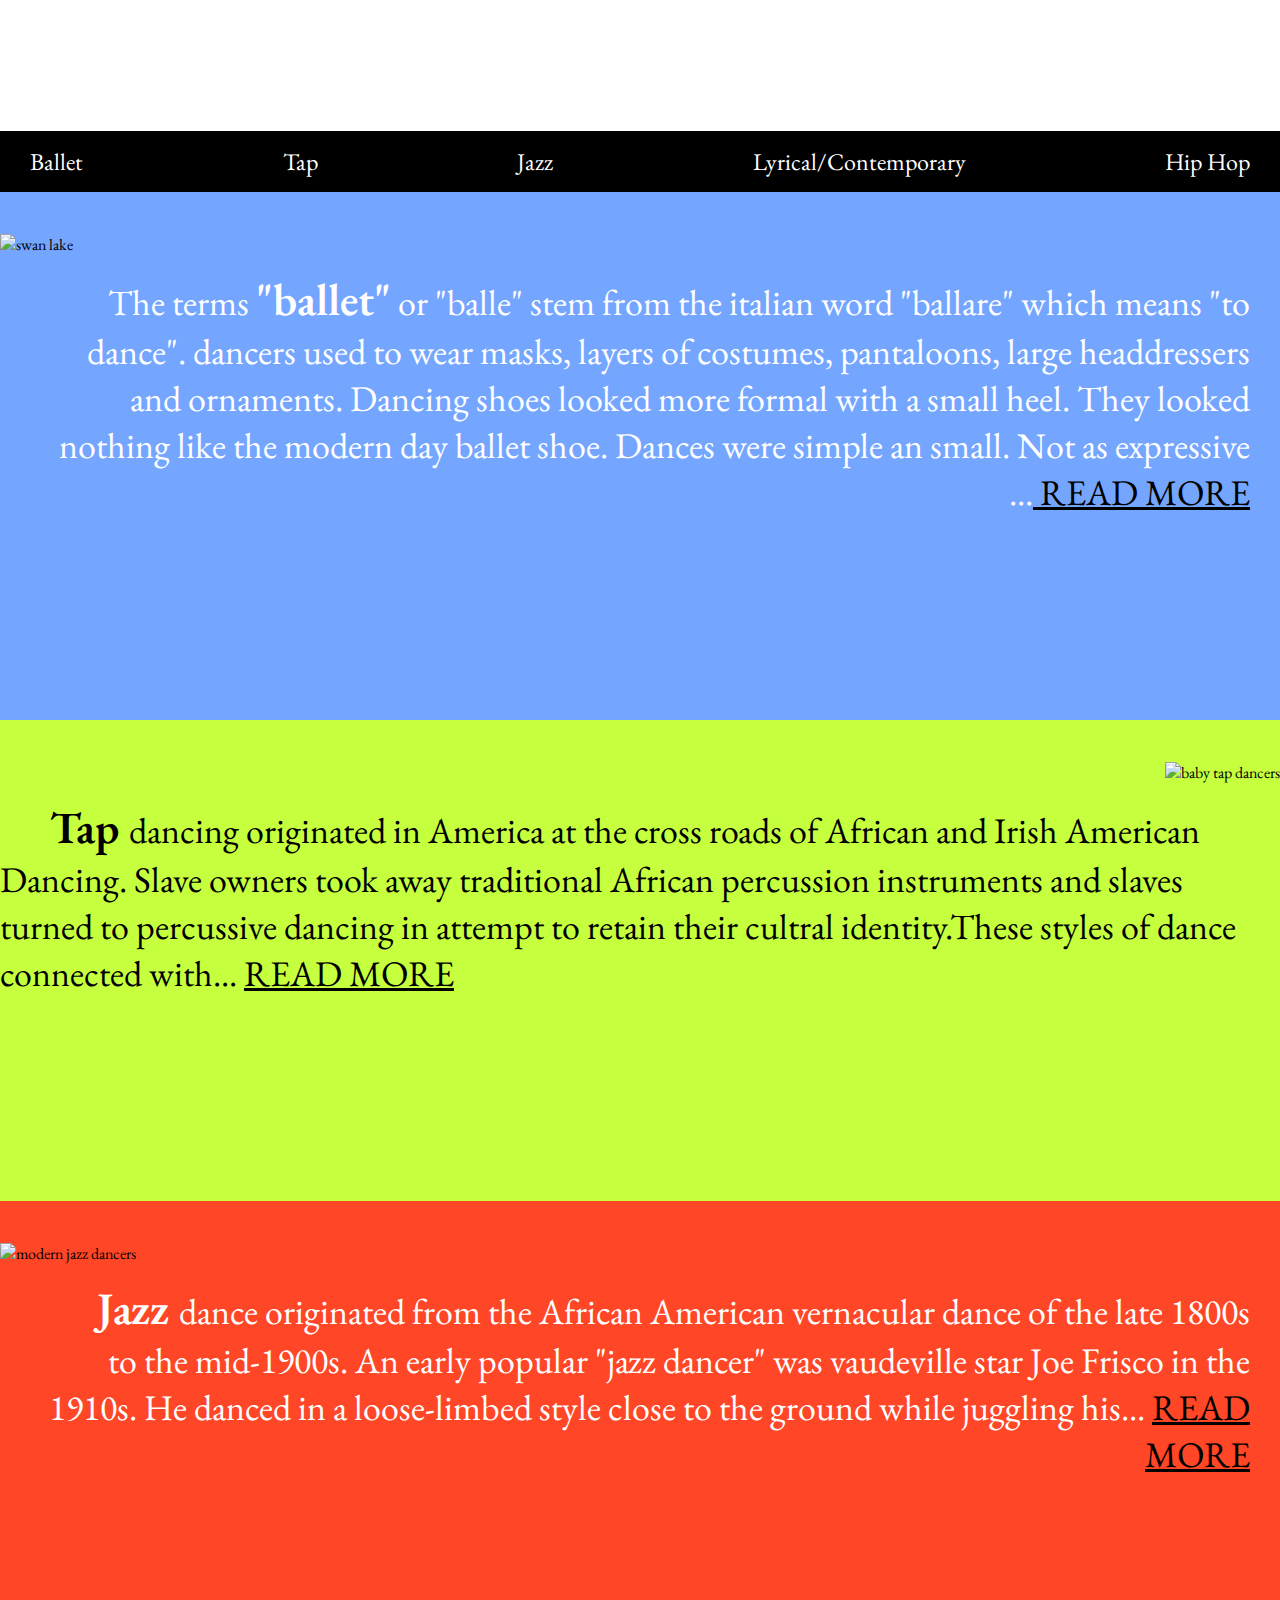
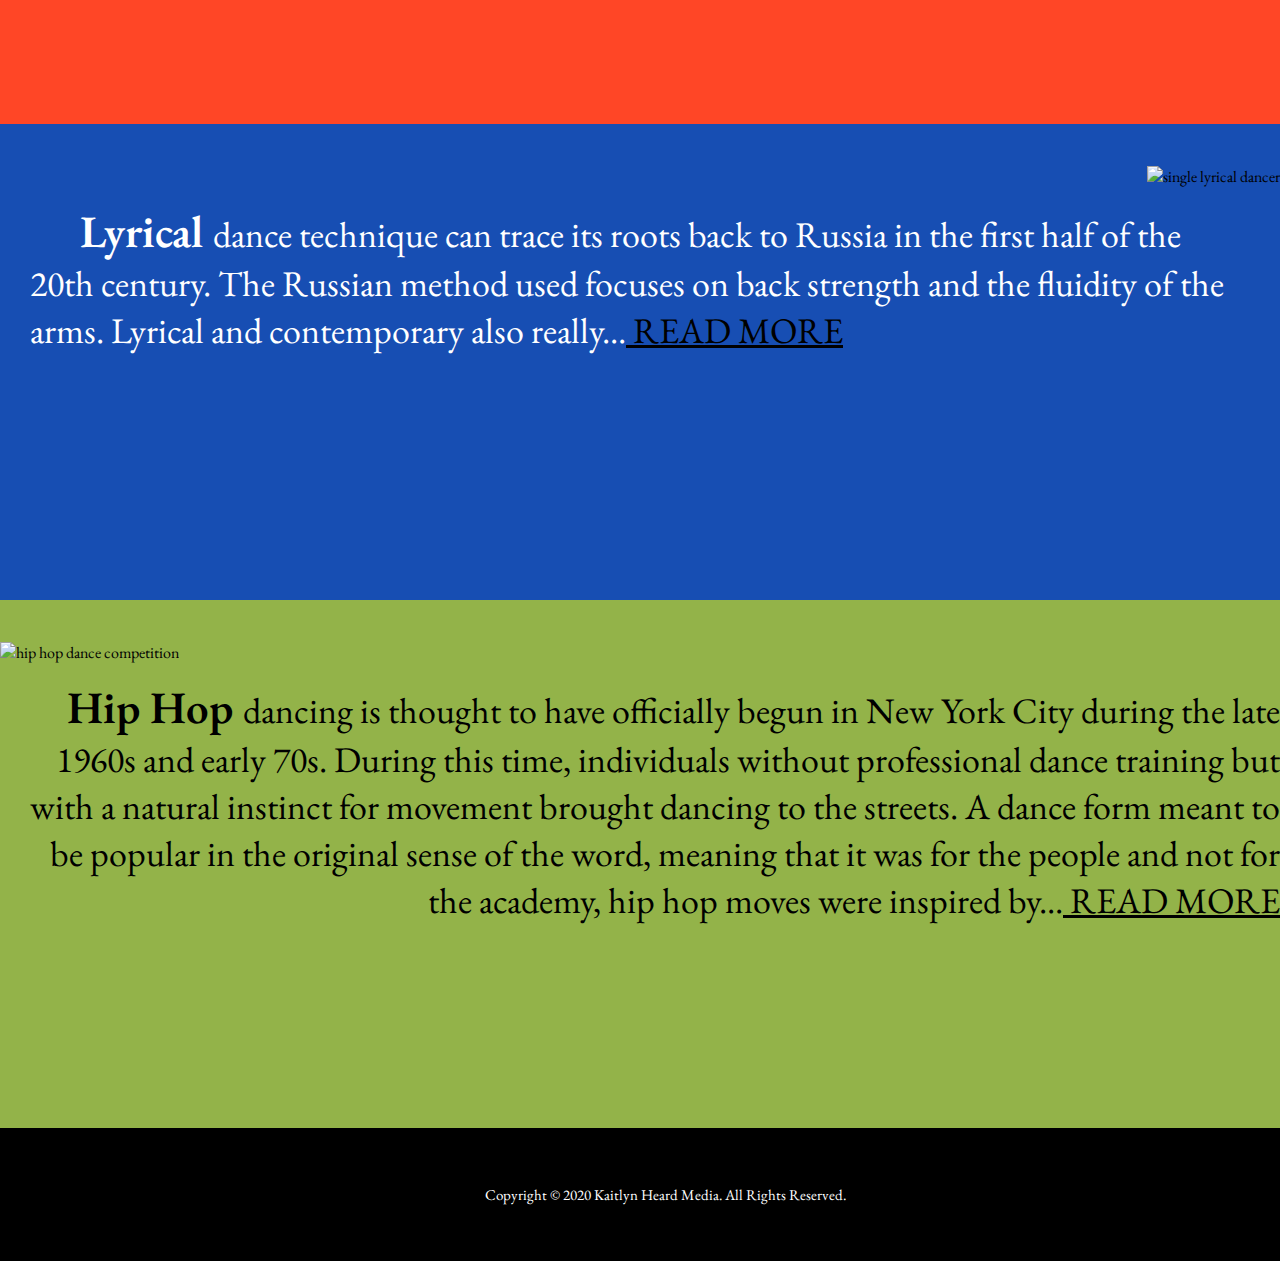
==== commit e1da6c30: "final masterpiece" ====
--- a/index.html
+++ b/index.html
@@ -2,15 +2,20 @@
 <html>
   <head>
     <meta charset="utf-8">
+    <!-- put in the css sheet -->
     <link rel="stylesheet" href="style.css" media="screen" title="no title" charset="utf-8">
     <title>The History of Dance</title>
   </head>
   <body>
+    <!-- set the main container for the header page -->
     <div class = "maincontainer">
     </div>
+    <!-- set the header for the page -->
+    <!-- made the link to the header to go home -->
     <div class = "header">
       <a href = "index.html" class = "headerstyle">The History of Dance</a>
     </div>
+    <!-- made navigation bar and the links for the bar -->
     <div class = "navbar">
       <a href = "ballet.html" class = "linkballet">Ballet</a>
       <a href = "tap.html" class = "linktap">Tap</a>
@@ -19,32 +24,34 @@
       <a href = "hiphop.html" class = "linkhiphop">Hip Hop</a>
     </div>
 
+    <!-- set divs and every section and put breaks in between the sections -->
     <div class = "ballet">
       <br></br>
-    <img class = "swanlake1" class= "padding" align=left src="https://www.midweeknews.com/_internal/cimg!0/56837emf911zoqspu4lnmav5d8ismer" alt="swan lake" />
-      <p class = "ptext">The terms "ballet" or "balle" stem from the italian word "ballare" which means "to dance".
+    <img class = "swanlake1" align=left src="https://www.midweeknews.com/_internal/cimg!0/56837emf911zoqspu4lnmav5d8ismer" alt="swan lake" />
+      <p class = "ptext" align = right>The terms <b class = "ptext3">"ballet"</b> or "balle" stem from the italian word "ballare" which means "to dance".
         dancers used to wear masks, layers of costumes, pantaloons, large headdressers and ornaments. Dancing shoes looked more formal with a small heel. They looked nothing like the modern day ballet shoe. Dances were simple an small. Not as expressive ...<a class = "click" href = "ballet.html"> READ MORE </a></p><br></br><br></br><br></br><br></br>
     </div>
     <div class = "tap">
         <br></br>
-      <img class = "swanlake1" class = padding align=right src="https://www.utahdanceartists.com/img/slides/tap/tap-1-550.jpg" alt="baby tap dancers" />
-      <p class = "ptext2" class = >Tap dancing originated in America at the cross roads of African and Irish American Dancing. Slave owners took away traditional African percussion instruments and slaves turned to percussive dancing in attempt to retain their cultral identity.These styles of dance connected with... <a class = "click" href = "tap.html">READ MORE</a></p><br></br><br></br><br></br><br></br>
+      <img class = "swanlake1" align=right src="https://www.utahdanceartists.com/img/slides/tap/tap-1-550.jpg" alt="baby tap dancers" />
+      <p class = "ptext2" align = left ><b class = "ptext3">Tap </b>dancing originated in America at the cross roads of African and Irish American Dancing. Slave owners took away traditional African percussion instruments and slaves turned to percussive dancing in attempt to retain their cultral identity.These styles of dance connected with... <a class = "click" href = "tap.html">READ MORE</a></p><br></br><br></br><br></br><br></br>
     </div>
     <div class = "jazz">
       <br></br>
-      <img class = "swanlake1" class = "padding" align=left src="https://steemitimages.com/DQmfVJAuAYHYa8JSaSVVRXmQAPqqZUTQD873iriNNHdbd1g/TDAPC2105-0148.jpg" alt="modern jazz dancers" />
-      <p class = "ptext">Jazz dance originated from the African American vernacular dance of the late 1800s to the mid-1900s. An early popular "jazz dancer" was vaudeville star Joe Frisco in the 1910s. He danced in a loose-limbed style close to the ground while juggling his... <a class = "click" href = "jazz.html">READ MORE<a></p><br></br><br></br><br></br><br></br><br></br>
+      <img class = "swanlake1" align=left src="https://steemitimages.com/DQmfVJAuAYHYa8JSaSVVRXmQAPqqZUTQD873iriNNHdbd1g/TDAPC2105-0148.jpg" alt="modern jazz dancers" />
+      <p class = "ptext" align = right><b class = "ptext3"> Jazz </b> dance originated from the African American vernacular dance of the late 1800s to the mid-1900s. An early popular "jazz dancer" was vaudeville star Joe Frisco in the 1910s. He danced in a loose-limbed style close to the ground while juggling his... <a class = "click" href = "jazz.html">READ MORE<a></p><br></br><br></br><br></br><br></br><br></br>
     </div>
     <div class = "lyrical">
       <br></br>
-        <img class = "swanlake1" class = "padding" align = Right src="https://i.pinimg.com/originals/29/dd/22/29dd229387209001e2a31d40c7baef0f.jpg" alt="single lyrical dancer" />
-      <p class = "ptext">Lyrical dance technique can trace its roots back to Russia in the first half of the 20th century. The Russian method used focuses on back strength and the fluidity of the arms. Lyrical and contemporary also really...<a class = "click" href = "lyrical.html"> READ MORE</a></p><br></br><br></br><br></br><br></br><br></br>
+        <img class = "swanlake1" align = Right src="https://i.pinimg.com/originals/29/dd/22/29dd229387209001e2a31d40c7baef0f.jpg" alt="single lyrical dancer" />
+      <p class = "ptext" align = left><b class = "ptext3"> Lyrical </b> dance technique can trace its roots back to Russia in the first half of the 20th century. The Russian method used focuses on back strength and the fluidity of the arms. Lyrical and contemporary also really...<a class = "click" href = "lyrical.html"> READ MORE</a></p><br></br><br></br><br></br><br></br><br></br>
     </div>
     <div class = "hiphop">
       <br></br>
         <img class = "swanlake1" class = "padding" align =left src="https://dancrs.files.wordpress.com/2015/08/world-champs-3.jpg" alt="hip hop dance competition" />
-      <p class = "ptext2"> Hip hop dancing is thought to have officially begun in New York City during the late 1960s and early 70s. During this time, individuals without professional dance training but with a natural instinct for movement brought dancing to the streets. A dance form meant to be popular in the original sense of the word, meaning that it was for the people and not for the academy, hip hop moves were inspired by...<a class = "click" href = "hiphop.html"> READ MORE</a></p><br></br><br></br><br></br><br></br>
+      <p class = "ptext2" align = right><b class = "ptext3"> Hip Hop </b> dancing is thought to have officially begun in New York City during the late 1960s and early 70s. During this time, individuals without professional dance training but with a natural instinct for movement brought dancing to the streets. A dance form meant to be popular in the original sense of the word, meaning that it was for the people and not for the academy, hip hop moves were inspired by...<a class = "click" href = "hiphop.html"> READ MORE</a></p><br></br><br></br><br></br><br></br>
     </div>
+    <!-- set up for the footer -->
     <div class = "footer">
       <br></br>
       <p class = "copyright"> Copyright &copy 2020 Kaitlyn Heard Media. All Rights Reserved.</p>
--- a/style.css
+++ b/style.css
@@ -210,7 +210,7 @@
   background-color:black;
 }
 
-style for the copyright in the footer
+/* style for the copyright in the footer */
 .copyright{
   font-size:15px;
   color:white;
@@ -227,3 +227,8 @@
   font-size:4vmin;
   color:black;
 }
+
+.ptext3{
+  font-size:5vmin;
+  font-weight:600;
+}
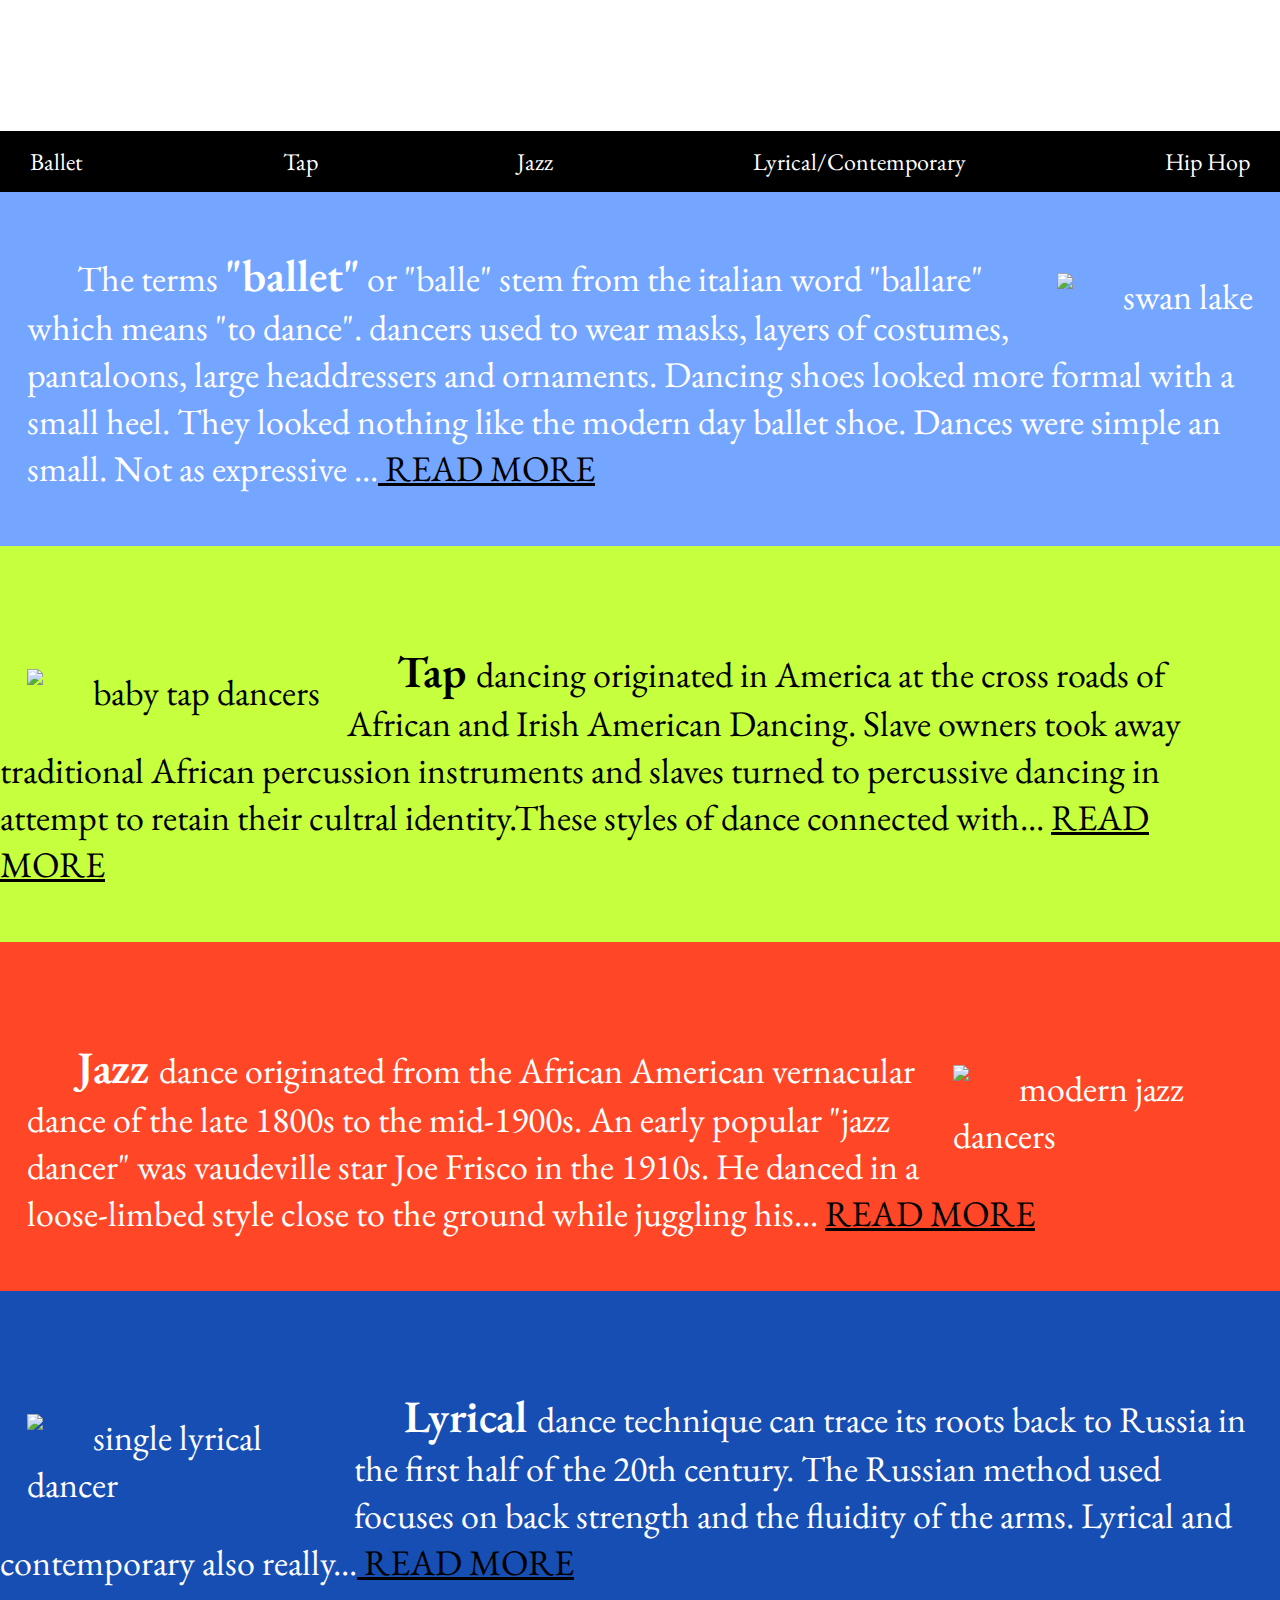
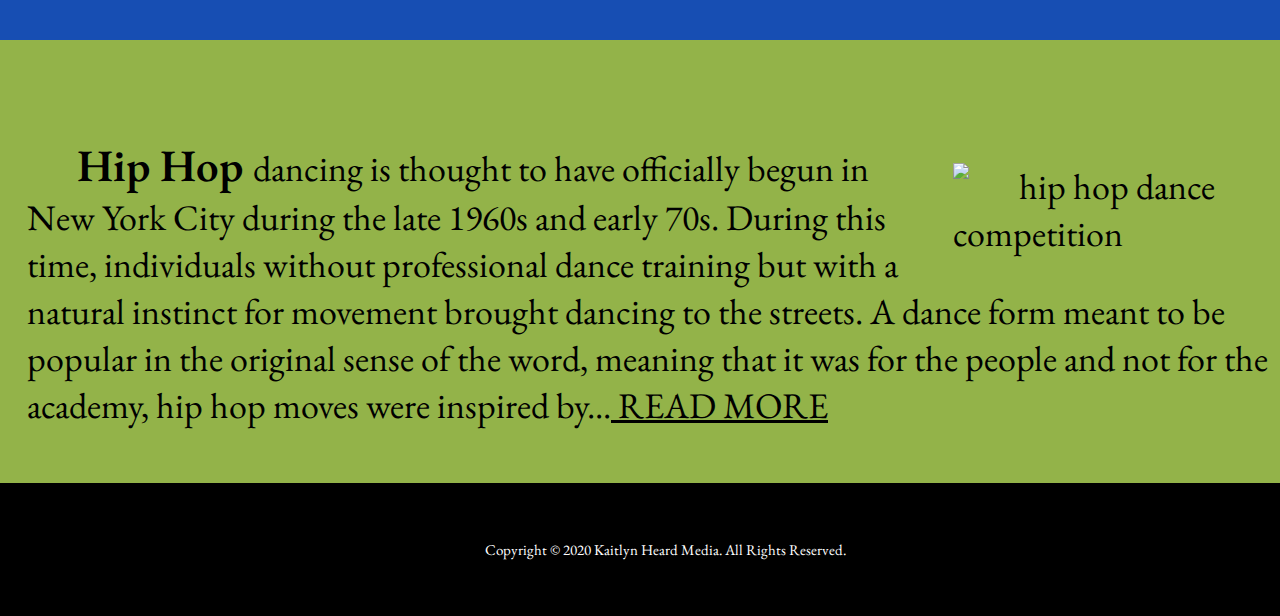
==== commit 559d2add: "fixed padding and turned into mobilesite" ====
--- a/index.html
+++ b/index.html
@@ -26,30 +26,29 @@
 
     <!-- set divs and every section and put breaks in between the sections -->
     <div class = "ballet">
-      <br></br>
-    <img class = "swanlake1" align=left src="https://www.midweeknews.com/_internal/cimg!0/56837emf911zoqspu4lnmav5d8ismer" alt="swan lake" />
-      <p class = "ptext" align = right>The terms <b class = "ptext3">"ballet"</b> or "balle" stem from the italian word "ballare" which means "to dance".
-        dancers used to wear masks, layers of costumes, pantaloons, large headdressers and ornaments. Dancing shoes looked more formal with a small heel. They looked nothing like the modern day ballet shoe. Dances were simple an small. Not as expressive ...<a class = "click" href = "ballet.html"> READ MORE </a></p><br></br><br></br><br></br><br></br>
+    <p class = "ptext paddingleft"><img class = "swanlake1 center balletimg " src="https://www.midweeknews.com/_internal/cimg!0/56837emf911zoqspu4lnmav5d8ismer" alt="swan lake" />
+      The terms <b class = "ptext3">"ballet"</b> or "balle" stem from the italian word "ballare" which means "to dance".
+        dancers used to wear masks, layers of costumes, pantaloons, large headdressers and ornaments. Dancing shoes looked more formal with a small heel. They looked nothing like the modern day ballet shoe. Dances were simple an small. Not as expressive ...<a class = "click" href = "ballet.html"> READ MORE </a></p>
     </div>
     <div class = "tap">
         <br></br>
-      <img class = "swanlake1" align=right src="https://www.utahdanceartists.com/img/slides/tap/tap-1-550.jpg" alt="baby tap dancers" />
-      <p class = "ptext2" align = left ><b class = "ptext3">Tap </b>dancing originated in America at the cross roads of African and Irish American Dancing. Slave owners took away traditional African percussion instruments and slaves turned to percussive dancing in attempt to retain their cultral identity.These styles of dance connected with... <a class = "click" href = "tap.html">READ MORE</a></p><br></br><br></br><br></br><br></br>
+      <p class = "ptext2 paddingright" ><img class = "swanlake1 center tapimg" src="https://www.utahdanceartists.com/img/slides/tap/tap-1-550.jpg" alt="baby tap dancers" />
+      <b class = "ptext3">Tap </b>dancing originated in America at the cross roads of African and Irish American Dancing. Slave owners took away traditional African percussion instruments and slaves turned to percussive dancing in attempt to retain their cultral identity.These styles of dance connected with... <a class = "click" href = "tap.html">READ MORE</a></p>
     </div>
     <div class = "jazz">
       <br></br>
-      <img class = "swanlake1" align=left src="https://steemitimages.com/DQmfVJAuAYHYa8JSaSVVRXmQAPqqZUTQD873iriNNHdbd1g/TDAPC2105-0148.jpg" alt="modern jazz dancers" />
-      <p class = "ptext" align = right><b class = "ptext3"> Jazz </b> dance originated from the African American vernacular dance of the late 1800s to the mid-1900s. An early popular "jazz dancer" was vaudeville star Joe Frisco in the 1910s. He danced in a loose-limbed style close to the ground while juggling his... <a class = "click" href = "jazz.html">READ MORE<a></p><br></br><br></br><br></br><br></br><br></br>
+      <p class = "ptext paddingleft"><img class = "swanlake1 center jazzimg" src="https://steemitimages.com/DQmfVJAuAYHYa8JSaSVVRXmQAPqqZUTQD873iriNNHdbd1g/TDAPC2105-0148.jpg" alt="modern jazz dancers" />
+      <b class = "ptext3"> Jazz </b> dance originated from the African American vernacular dance of the late 1800s to the mid-1900s. An early popular "jazz dancer" was vaudeville star Joe Frisco in the 1910s. He danced in a loose-limbed style close to the ground while juggling his... <a class = "click" href = "jazz.html">READ MORE<a></p>
     </div>
     <div class = "lyrical">
       <br></br>
-        <img class = "swanlake1" align = Right src="https://i.pinimg.com/originals/29/dd/22/29dd229387209001e2a31d40c7baef0f.jpg" alt="single lyrical dancer" />
-      <p class = "ptext" align = left><b class = "ptext3"> Lyrical </b> dance technique can trace its roots back to Russia in the first half of the 20th century. The Russian method used focuses on back strength and the fluidity of the arms. Lyrical and contemporary also really...<a class = "click" href = "lyrical.html"> READ MORE</a></p><br></br><br></br><br></br><br></br><br></br>
+        <p class = "ptext paddingright"><img class = "swanlake1 center lyricalimg" src="https://i.pinimg.com/originals/29/dd/22/29dd229387209001e2a31d40c7baef0f.jpg" alt="single lyrical dancer" />
+      <b class = "ptext3"> Lyrical </b> dance technique can trace its roots back to Russia in the first half of the 20th century. The Russian method used focuses on back strength and the fluidity of the arms. Lyrical and contemporary also really...<a class = "click" href = "lyrical.html"> READ MORE</a></p>
     </div>
     <div class = "hiphop">
       <br></br>
-        <img class = "swanlake1" class = "padding" align =left src="https://dancrs.files.wordpress.com/2015/08/world-champs-3.jpg" alt="hip hop dance competition" />
-      <p class = "ptext2" align = right><b class = "ptext3"> Hip Hop </b> dancing is thought to have officially begun in New York City during the late 1960s and early 70s. During this time, individuals without professional dance training but with a natural instinct for movement brought dancing to the streets. A dance form meant to be popular in the original sense of the word, meaning that it was for the people and not for the academy, hip hop moves were inspired by...<a class = "click" href = "hiphop.html"> READ MORE</a></p><br></br><br></br><br></br><br></br>
+        <p class = "ptext2 paddingleft"><img class = "swanlake1 center hiphopimg" class = "padding" src="https://dancrs.files.wordpress.com/2015/08/world-champs-3.jpg" alt="hip hop dance competition" />
+      <b class = "ptext3"> Hip Hop </b> dancing is thought to have officially begun in New York City during the late 1960s and early 70s. During this time, individuals without professional dance training but with a natural instinct for movement brought dancing to the streets. A dance form meant to be popular in the original sense of the word, meaning that it was for the people and not for the academy, hip hop moves were inspired by...<a class = "click" href = "hiphop.html"> READ MORE</a></p>
     </div>
     <!-- set up for the footer -->
     <div class = "footer">
--- a/style.css
+++ b/style.css
@@ -8,12 +8,10 @@
   margin: 0px;
 }
 
-/* *{ took out boarders
-  border-style: solid;
-  border-color: black;
-  border-width: medium;
-} */
-
+.maincontainer{
+  display:grid;
+  grid-template-columns:(repeat 8, 1fr);
+}
 
 /* class for ballet main container. sets backgrounnd */
 .maincontainer1{
@@ -176,12 +174,37 @@
   filter:grayscale(1);
 }
 
+.ballet,.tap,.jazz,.lyrical,.hiphop{
+  display:grid;
+  grid-template-columns: (repeat 2 ,1fr);
+  grid-column-gap:2vmin;
+  padding-top:2vmin;
+  padding-bottom: 2vmin;
+}
+
+.item1x2{
+  grid-column-end:span 2;
+}
+
+
 /* sets the color of the ballet section on the landing page */
 .ballet{
   background-color:#75A6FF;
 
 }
 
+/* makes images on oposite sides of the page */
+.balletimg, .jazzimg, .hiphopimg{
+  float:right;
+  padding:3vmin;
+}
+
+/* " */
+.tapimg,.lyricalimg{
+  float:left;
+  padding:3vmin;
+}
+
 /* sets the color of the tap section on the landing page */
 .tap{
   background-color: #C5FF3D;
@@ -189,19 +212,16 @@
 
 /* sets the color of the jazz section on the landing page */
 .jazz{
-  position:relative;
   background-color: #FF4626;
 }
 
 /* sets the color of the lyrical section on the landing page */
 .lyrical{
-  position:relative;
   background-color: #174EB3;
 }
 
 /* sets the color of the hip hop section on the landing page */
 .hiphop{
-  position:relative;
   background-color: #93B349;
 }
 
@@ -219,8 +239,7 @@
 
 .ptext{
   font-size: 4vmin;
-  margin-left: 30px;
-  margin-right: 30px;
+
 }
 
 .ptext2{
@@ -232,3 +251,40 @@
   font-size:5vmin;
   font-weight:600;
 }
+
+.paddingleft{
+  padding-left: 3vmin;
+}
+
+.paddingright{
+  padding-right: 3vmin;
+}
+
+/* when page shrinks, these are the new settings: everything goes to center */
+@media only screen and (max-width:1084px){
+
+  .center{
+    display: block;
+    margin-left:auto;
+    margin-right:auto;
+    width: 50%;
+  }
+
+  .ptext, .ptext2{
+    margin-left: 30px;
+    margin-right: 30px;
+  }
+
+/* navbar turns into column navigation bar */
+  .navbar {
+    display:flex;
+    justify-content:space-between;
+    flex-direction:column;
+    align-items:center;
+  }
+
+  .balletimg, .tapimg,.jazzimg, .lyricalimg, .hiphopimg{
+    float:none;
+    padding:none;
+  }
+}
